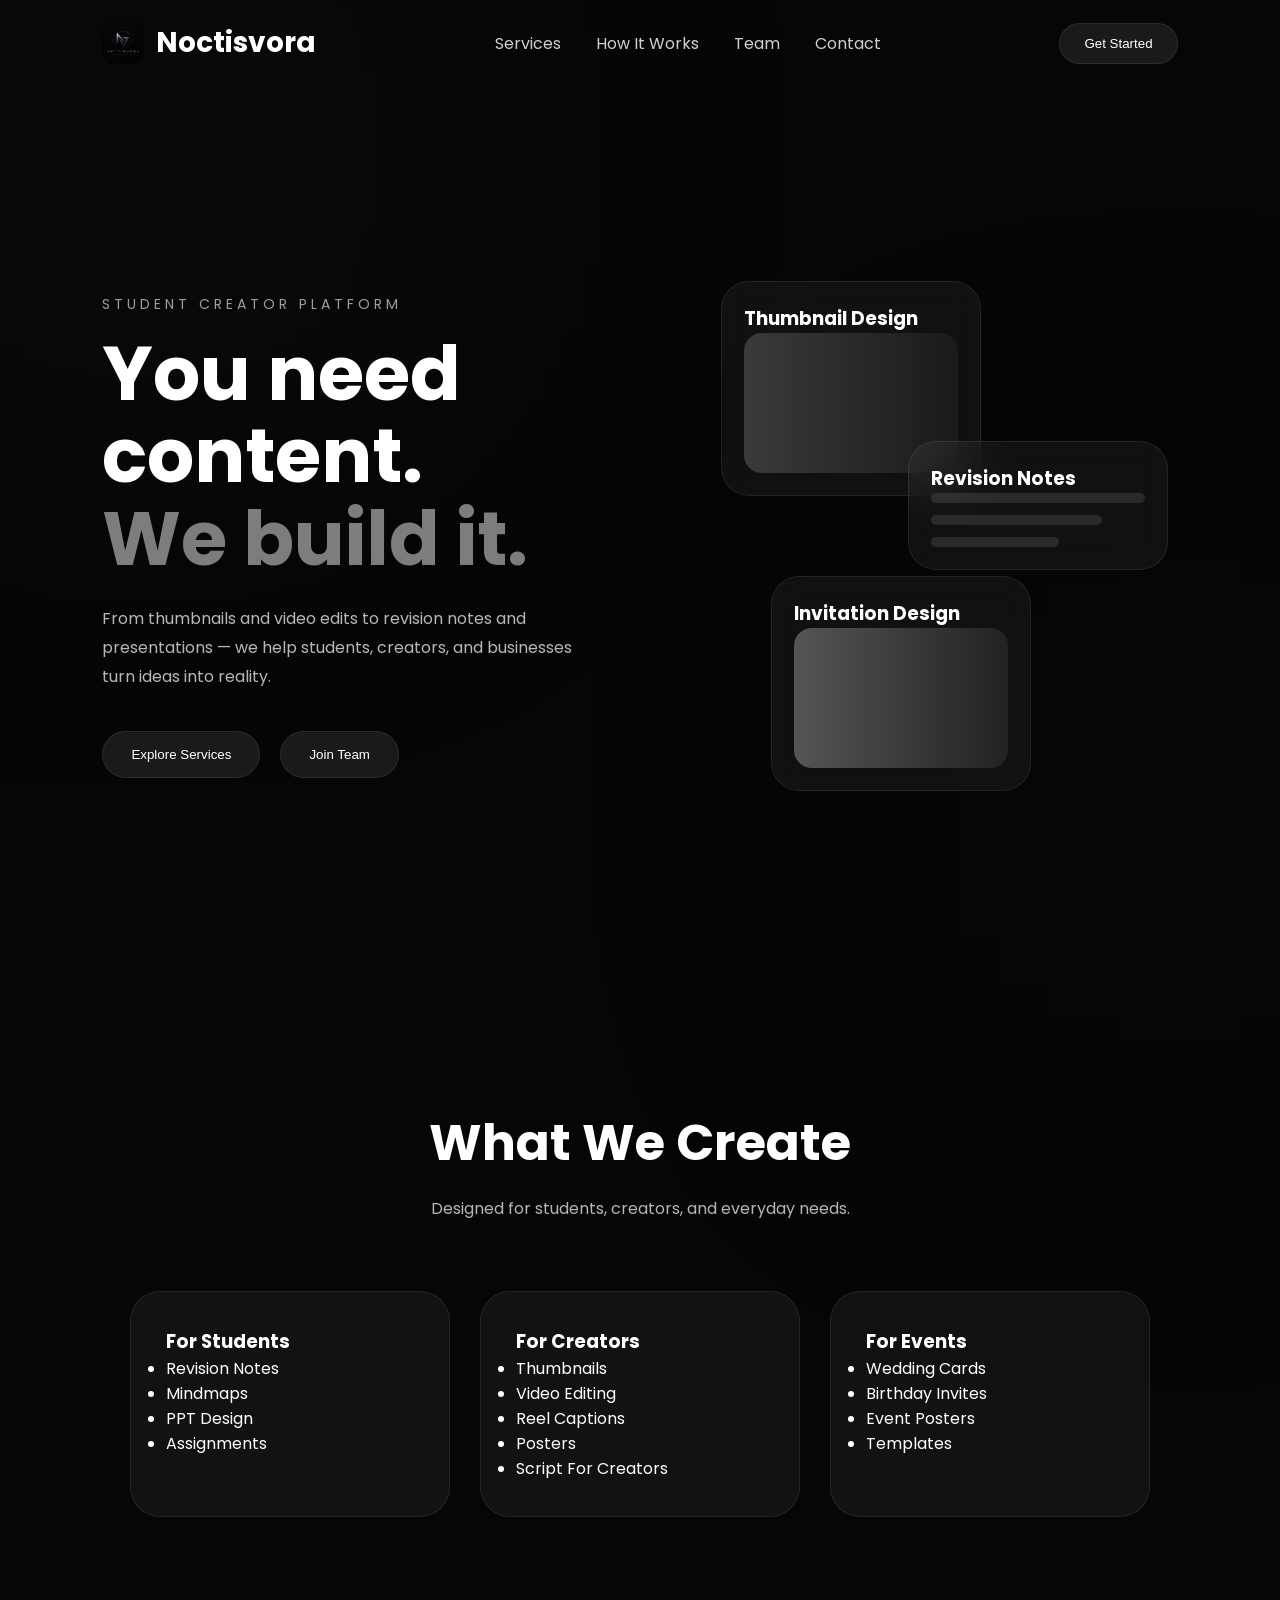
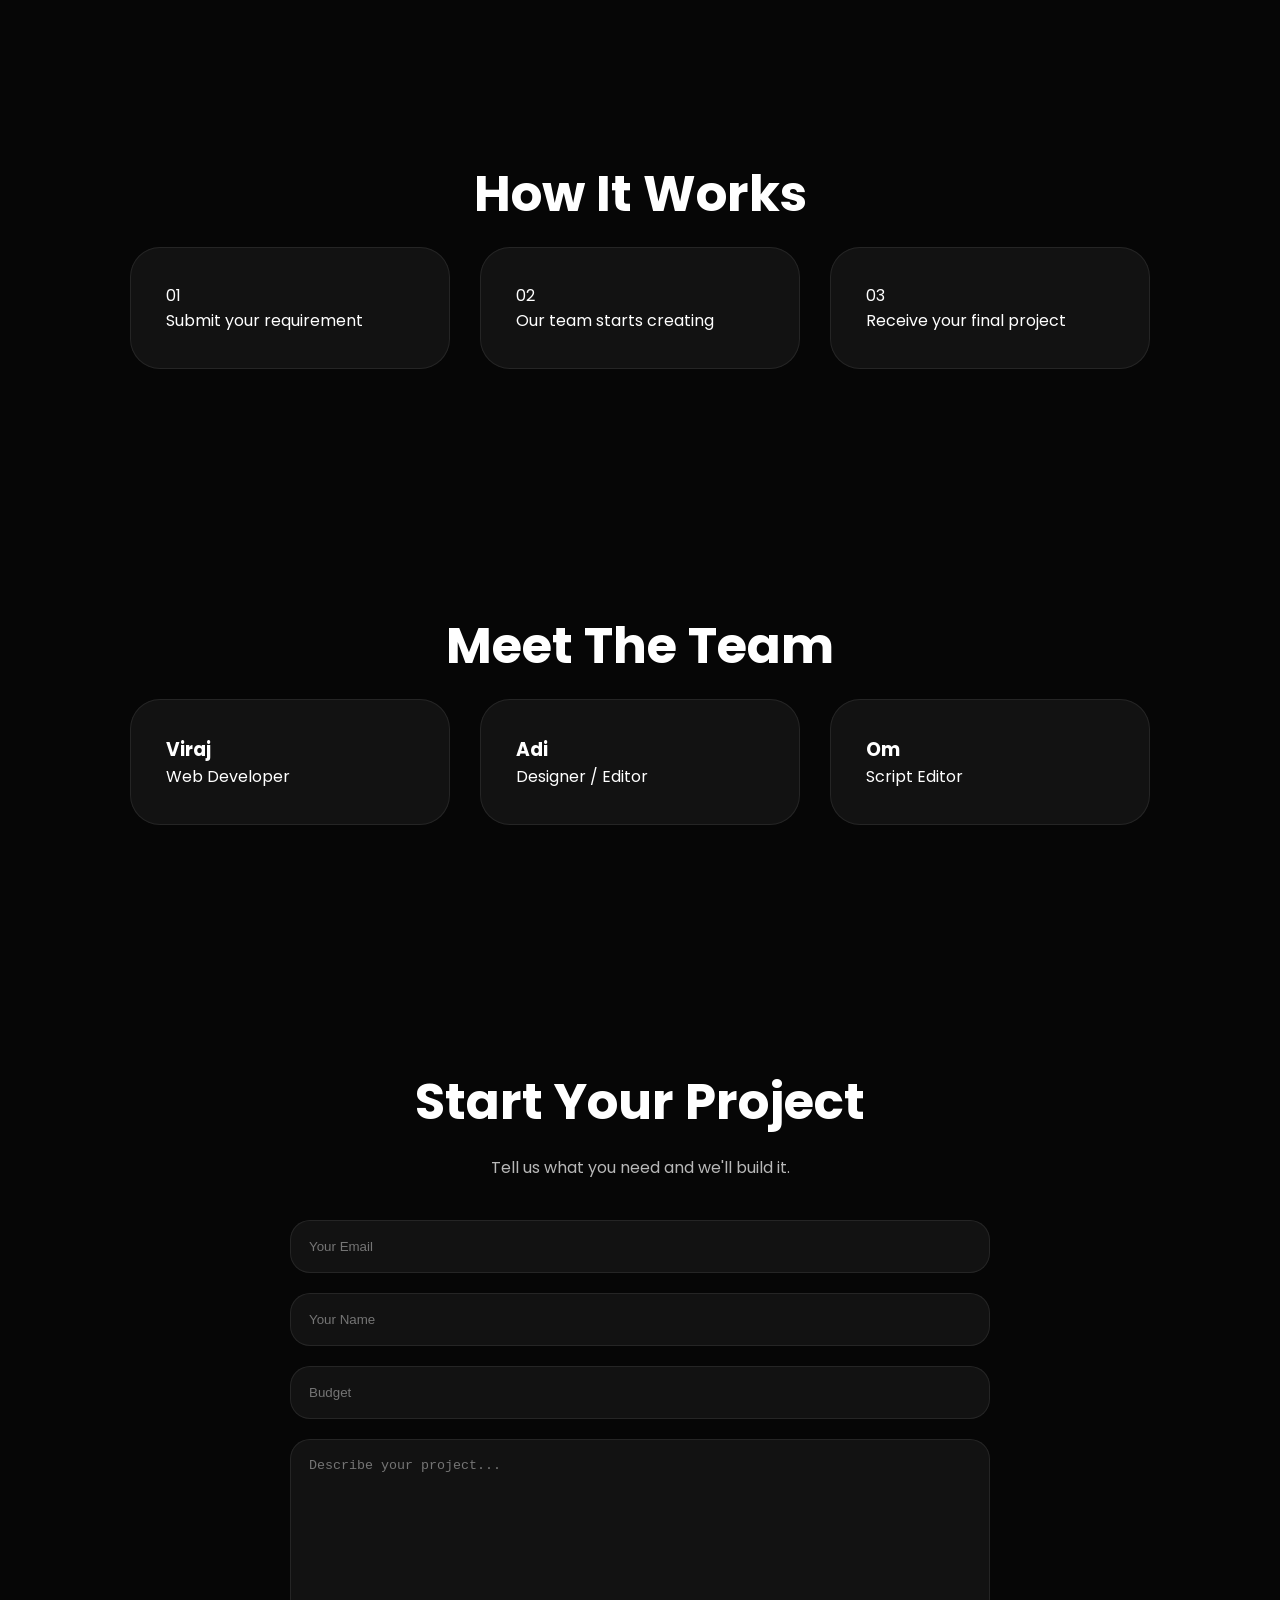
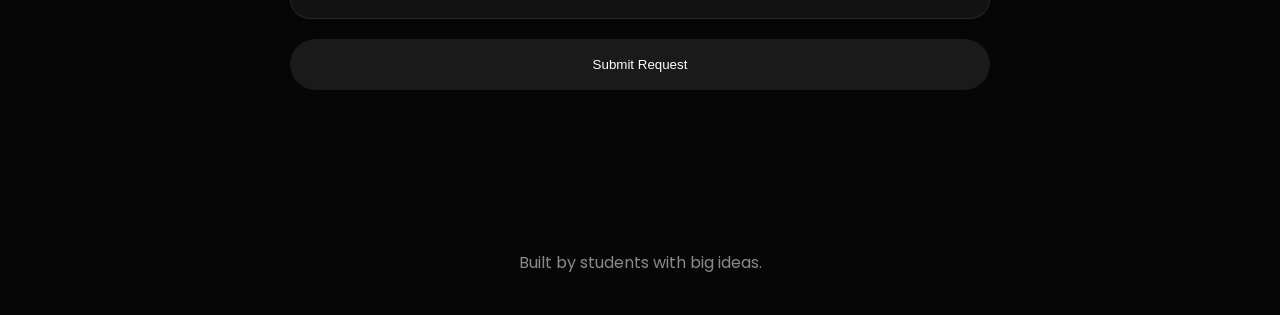
==== index.html @ 93254832 "Add files via upload" ====
<!DOCTYPE html>
<html lang="en">
<head>
    <meta charset="UTF-8" />
    <meta name="viewport" content="width=device-width, initial-scale=1.0" />
    <title>CNoctisvora</title>

    <link rel="stylesheet" href="style.css" />

    <link href="https://fonts.googleapis.com/css2?family=Poppins:wght@300;400;500;600;700;800&display=swap" rel="stylesheet">
</head>

<body>

    <!-- ================= NAVBAR ================= -->

    <header class="navbar">
<div class="logo">

    <img src="logo.png" alt="Logo">

    <span>Noctisvora</span>

</div>

       <nav>
    <ul class="nav-links">

        <li><a href="#services">Services</a></li>

        <li><a href="#works">How It Works</a></li>

        <li><a href="#team">Team</a></li>

        <li><a href="#contact">Contact</a></li>

    </ul>
</nav>

        <button class="nav-btn" id="getStartedBtn">
            Get Started
        </button>

    </header>


    <!-- ================= HERO ================= -->

    <section class="hero">

        <div class="hero-text hidden">

            <p class="small-heading">
                STUDENT CREATOR PLATFORM
            </p>

            <h1>
                You need content. <br>
                <span>We build it.</span>
            </h1>

            <p class="hero-description">
                From thumbnails and video edits to revision notes and presentations —
                we help students, creators, and businesses turn ideas into reality.
            </p>

            <div class="hero-buttons">

                <button class="primary-btn" id="exploreBtn">
                    Explore Services
                </button>

                <button class="secondary-btn" id="joinBtn">
                    Join Team
                </button>

            </div>

        </div>


        <!-- ================= HERO CARDS ================= -->

        <div class="hero-cards">

            <div class="card card1 hidden">
                <h3>Thumbnail Design</h3>
                <div class="dummy-box"></div>
            </div>

            <div class="card card2 hidden">
                <h3>Revision Notes</h3>

                <div class="lines">
                    <div></div>
                    <div></div>
                    <div></div>
                </div>
            </div>

            <div class="card card3 hidden">
                <h3>Invitation Design</h3>
                <div class="dummy-box second"></div>
            </div>

        </div>

    </section>


    <!-- ================= SERVICES ================= -->

    <section class="services" id="services">

        <h2 class="hidden">What We Create</h2>

        <p class="section-description hidden">
            Designed for students, creators, and everyday needs.
        </p>

        <div class="service-container">

            <div class="service-card hidden">

                <h3>For Students</h3>

                <ul>
                    <li>Revision Notes</li>
                    <li>Mindmaps</li>
                    <li>PPT Design</li>
                    <li>Assignments</li>
                </ul>

            </div>


            <div class="service-card hidden">

                <h3>For Creators</h3>

                <ul>
                    <li>Thumbnails</li>
                    <li>Video Editing</li>
                    <li>Reel Captions</li>
                    <li>Posters</li>
                    <li>Script For Creators</li>
                </ul>

            </div>


            <div class="service-card hidden">

                <h3>For Events</h3>

                <ul>
                    <li>Wedding Cards</li>
                    <li>Birthday Invites</li>
                    <li>Event Posters</li>
                    <li>Templates</li>
                </ul>

            </div>

        </div>

    </section>


    <!-- ================= HOW IT WORKS ================= -->

    <section class="works" id="works">

        <h2 class="hidden">How It Works</h2>

        <div class="work-container">

            <div class="work-card hidden">
                <span>01</span>
                <p>Submit your requirement</p>
            </div>

            <div class="work-card hidden">
                <span>02</span>
                <p>Our team starts creating</p>
            </div>

            <div class="work-card hidden">
                <span>03</span>
                <p>Receive your final project</p>
            </div>

        </div>

    </section>


    <!-- ================= TEAM ================= -->

    <section class="team" id="team">

        <h2 class="hidden">Meet The Team</h2>

        <div class="team-container">

            <div class="team-card hidden">
                <h3>Viraj</h3>
                <p>Web Developer</p>
            </div>

            <div class="team-card hidden">
                <h3>Adi</h3>
                <p>Designer / Editor</p>
            </div>

            <div class="team-card hidden">
                <h3>Om</h3>
                <p>Script Editor</p>
            </div>

        </div>

    </section>


    <!-- ================= CONTACT ================= -->

    <section class="contact" id="contact">

        <h2 class="hidden">Start Your Project</h2>

        <p class="hidden">
            Tell us what you need and we'll build it.
        </p>

        <form class="hidden">
            <input type="email" id="email" placeholder="Your Email" required>

           <input type="text" id="name" placeholder="Your Name" required>

          <input type="text" id="budget" placeholder="Budget">


          <textarea id="project" placeholder="Describe your project..." required></textarea>

            <button type="submit">
                Submit Request
            </button>

        </form>

    </section>


    <!-- ================= FOOTER ================= -->

    <footer class="hidden">

        <p>
            Built by students with big ideas.
        </p>

    </footer>


    <script src="script.js"></script>

</body>
</html>
---- style.css ----
*{
    margin:0;
    padding:0;
    box-sizing:border-box;
}

html{
    scroll-behavior:smooth;
}

body{
    font-family:'Poppins',sans-serif;
    background:#060606;
    color:white;
    overflow-x:hidden;
}


/* ================= BACKGROUND ================= */

body::before{
    content:"";
    position:fixed;
    width:500px;
    height:500px;
    background:#2a2a2a;
    filter:blur(180px);
    top:-100px;
    left:-100px;
    opacity:0.18;
    z-index:-1;
}

body::after{
    content:"";
    position:fixed;
    width:400px;
    height:400px;
    background:#111111;
    filter:blur(180px);
    bottom:-100px;
    right:-100px;
    opacity:0.2;
    z-index:-1;
}


/* ================= NAVBAR ================= */

.navbar{
    width:100%;
    padding:22px 8%;
    display:flex;
    justify-content:space-between;
    align-items:center;
}

.logo{
    display:flex;
    align-items:center;
    gap:12px;
    font-size:28px;
    font-weight:700;
    color:white;
}

.logo img{
    width:42px;
    height:42px;
    object-fit:cover;
    border-radius:10px;
}


/* NAV LINKS */

.nav-links{
    display:flex;
    gap:35px;
    list-style:none;
}

.nav-links li{
    list-style:none;
}

.nav-links a{
    text-decoration:none;
    color:#d0d0d0;
    transition:0.3s;
}

.nav-links a:hover{
    color:white;
}


/* BUTTON */

.nav-btn{
    padding:12px 24px;
    border:none;
    border-radius:50px;
    background:#1a1a1a;
    color:white;
    border:1px solid rgba(255,255,255,0.08);
    cursor:pointer;
    transition:0.3s;
}

.nav-btn:hover{
    background:#2a2a2a;
    transform:translateY(-2px);
}


/* ================= HERO ================= */

.hero{
    min-height:100vh;
    padding:80px 8%;
    display:flex;
    justify-content:space-between;
    align-items:center;
    gap:60px;
}

.hero-text{
    width:55%;
}

.small-heading{
    color:#9e9e9e;
    letter-spacing:4px;
    margin-bottom:18px;
    font-size:14px;
}

.hero h1{
    font-size:75px;
    line-height:1.1;
    margin-bottom:25px;
}

.hero h1 span{
    color:#7d7d7d;
}

.hero-description{
    color:#b8b8b8;
    line-height:1.8;
    width:90%;
    margin-bottom:40px;
}

.hero-buttons{
    display:flex;
    gap:20px;
}


/* BUTTONS */

.primary-btn,
.secondary-btn{
    padding:15px 28px;
    border-radius:50px;
    border:none;
    background:#1a1a1a;
    color:white;
    cursor:pointer;
    transition:0.3s;
    border:1px solid rgba(255,255,255,0.08);
}

.primary-btn:hover,
.secondary-btn:hover{
    transform:translateY(-4px);
    background:#2a2a2a;
}


/* ================= HERO CARDS ================= */

.hero-cards{
    width:45%;
    position:relative;
    height:550px;
}

.card{
    position:absolute;
    width:260px;
    padding:22px;
    border-radius:28px;
    background:rgba(255,255,255,0.05);
    border:1px solid rgba(255,255,255,0.08);
    backdrop-filter:blur(18px);
    transition:0.4s;
}

.card:hover{
    transform:translateY(-10px);
}

.card1{ top:20px; left:0; }
.card2{ top:180px; right:10px; }
.card3{ bottom:20px; left:50px; }

.dummy-box{
    width:100%;
    height:140px;
    border-radius:18px;
    background:linear-gradient(to right,#3a3a3a,#1a1a1a);
}

.second{
    background:linear-gradient(to right,#555,#222);
}


/* IMPORTANT FIX FOR REVISION NOTES */

.lines{
    width:100%;
    display:flex;
    flex-direction:column;
    gap:12px;
}

.lines div{
    height:10px;
    border-radius:20px;
    background:rgba(255,255,255,0.1);
}

.lines div:nth-child(2){
    width:80%;
}

.lines div:nth-child(3){
    width:60%;
}


/* ================= SECTIONS ================= */

section{
    padding:120px 8%;
}

section h2{
    font-size:50px;
    text-align:center;
    margin-bottom:15px;
}

.section-description{
    text-align:center;
    color:#b6b6b6;
    margin-bottom:70px;
}


/* ================= CARDS ================= */

.service-container,
.work-container,
.team-container{
    display:flex;
    justify-content:center;
    gap:30px;
    flex-wrap:wrap;
}

.service-card,
.work-card,
.team-card{
    width:320px;
    padding:35px;
    border-radius:30px;
    background:rgba(255,255,255,0.05);
    border:1px solid rgba(255,255,255,0.08);
    transition:0.3s;
}

.service-card:hover,
.work-card:hover,
.team-card:hover{
    transform:translateY(-10px);
}


/* ================= CONTACT ================= */

.contact{
    text-align:center;
}

.contact p{
    color:#b8b8b8;
    margin-bottom:40px;
}

form{
    max-width:700px;
    margin:auto;
    display:flex;
    flex-direction:column;
    gap:20px;
}

input,
textarea{
    padding:18px;
    border-radius:20px;
    border:1px solid rgba(255,255,255,0.08);
    background:rgba(255,255,255,0.05);
    color:white;
    outline:none;
}

textarea{
    height:180px;
    resize:none;
}


/* BUTTON */

form button{
    padding:18px;
    border:none;
    border-radius:50px;
    background:#1a1a1a;
    color:white;
    cursor:pointer;
    transition:0.3s;
}

form button:hover{
    background:#2a2a2a;
    transform:translateY(-3px);
}


/* ================= FOOTER ================= */

footer{
    padding:40px;
    text-align:center;
    color:#8a8a8a;
}


/* ================= RESPONSIVE ================= */

@media(max-width:1100px){
    .hero{
        flex-direction:column;
    }

    .hero-text,
    .hero-cards{
        width:100%;
    }

    .hero h1{
        font-size:58px;
    }

    .hero-cards{
        height:700px;
    }
}

@media(max-width:768px){

    .navbar{
        flex-direction:column;
        gap:20px;
    }

    .nav-links{
        gap:18px;
        flex-wrap:wrap;
        justify-content:center;
    }

    .hero h1{
        font-size:45px;
    }

    .hero-buttons{
        flex-direction:column;
    }

    .card{
        width:220px;
    }

    section h2{
        font-size:38px;
    }
}
.hidden{
    opacity:0;
    transform:translateY(50px);
    transition:all 0.8s ease;
}

.show{
    opacity:1;
    transform:translateY(0);
}
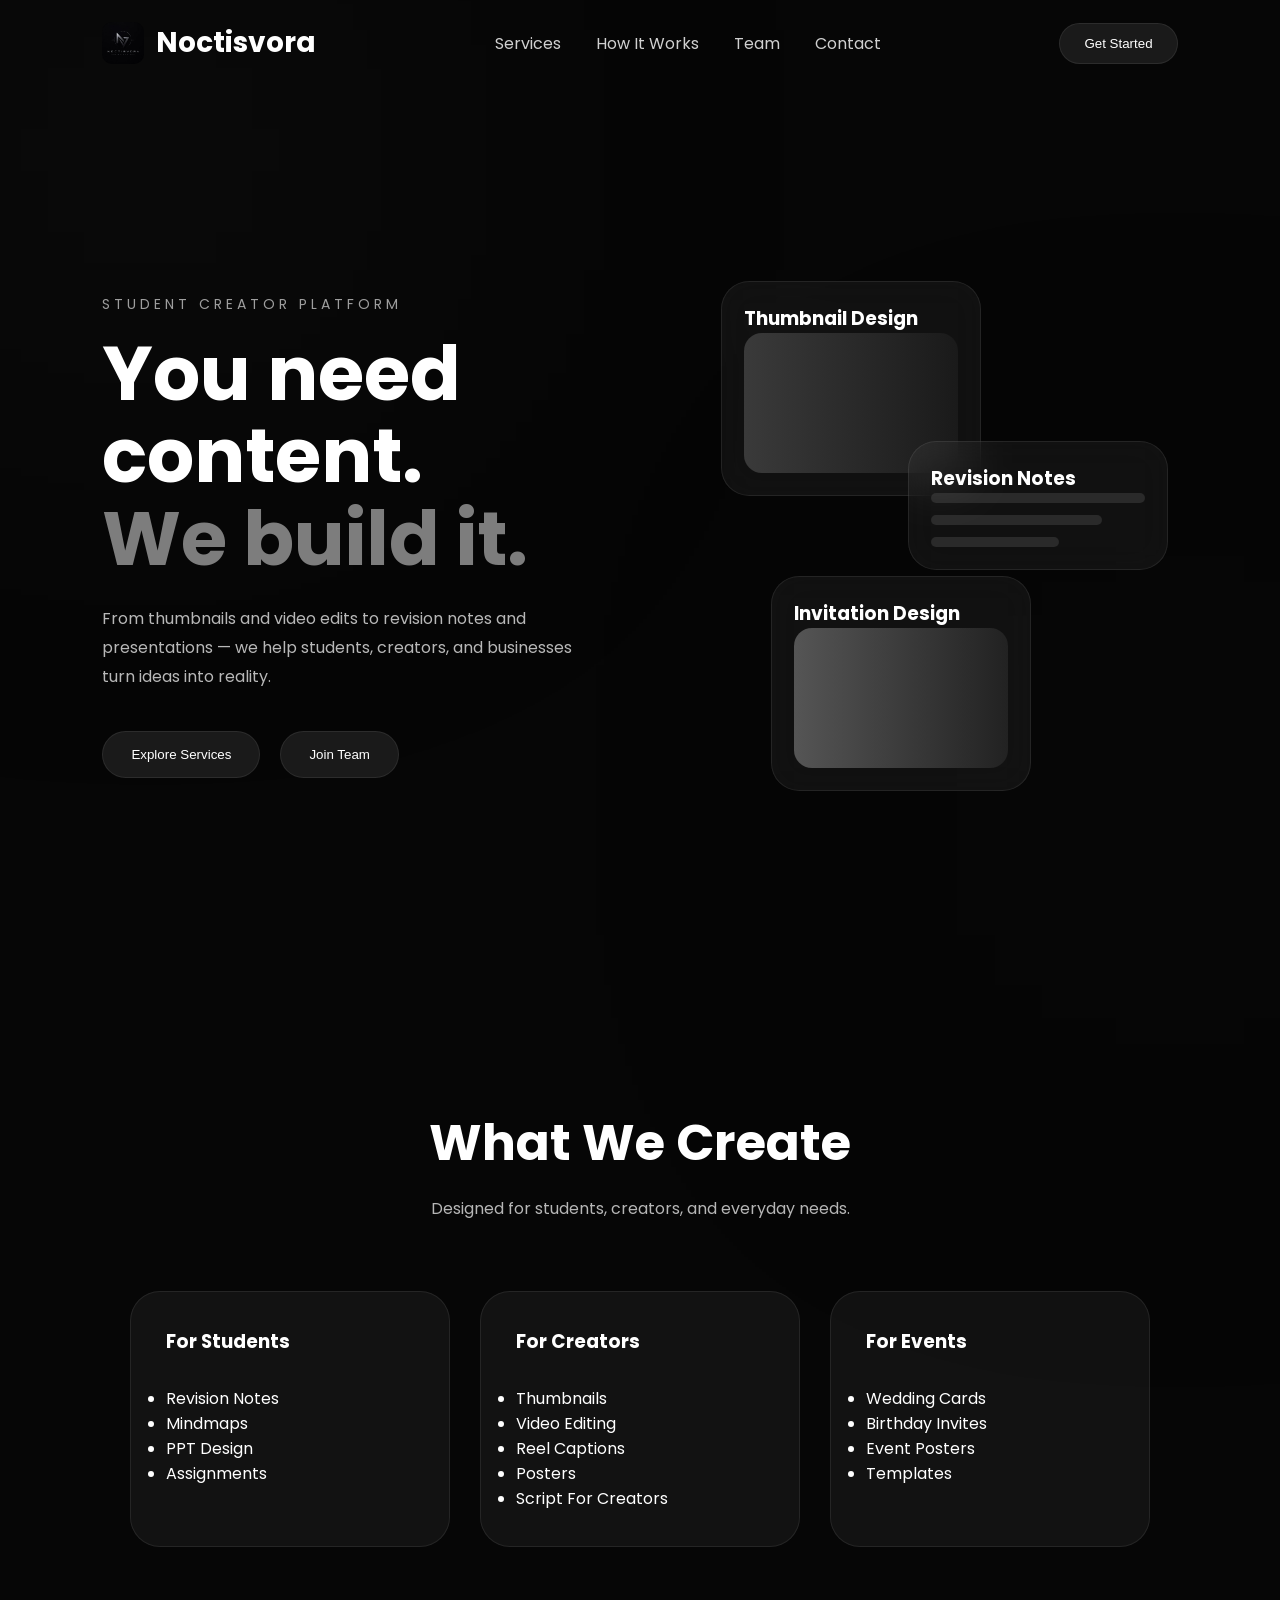
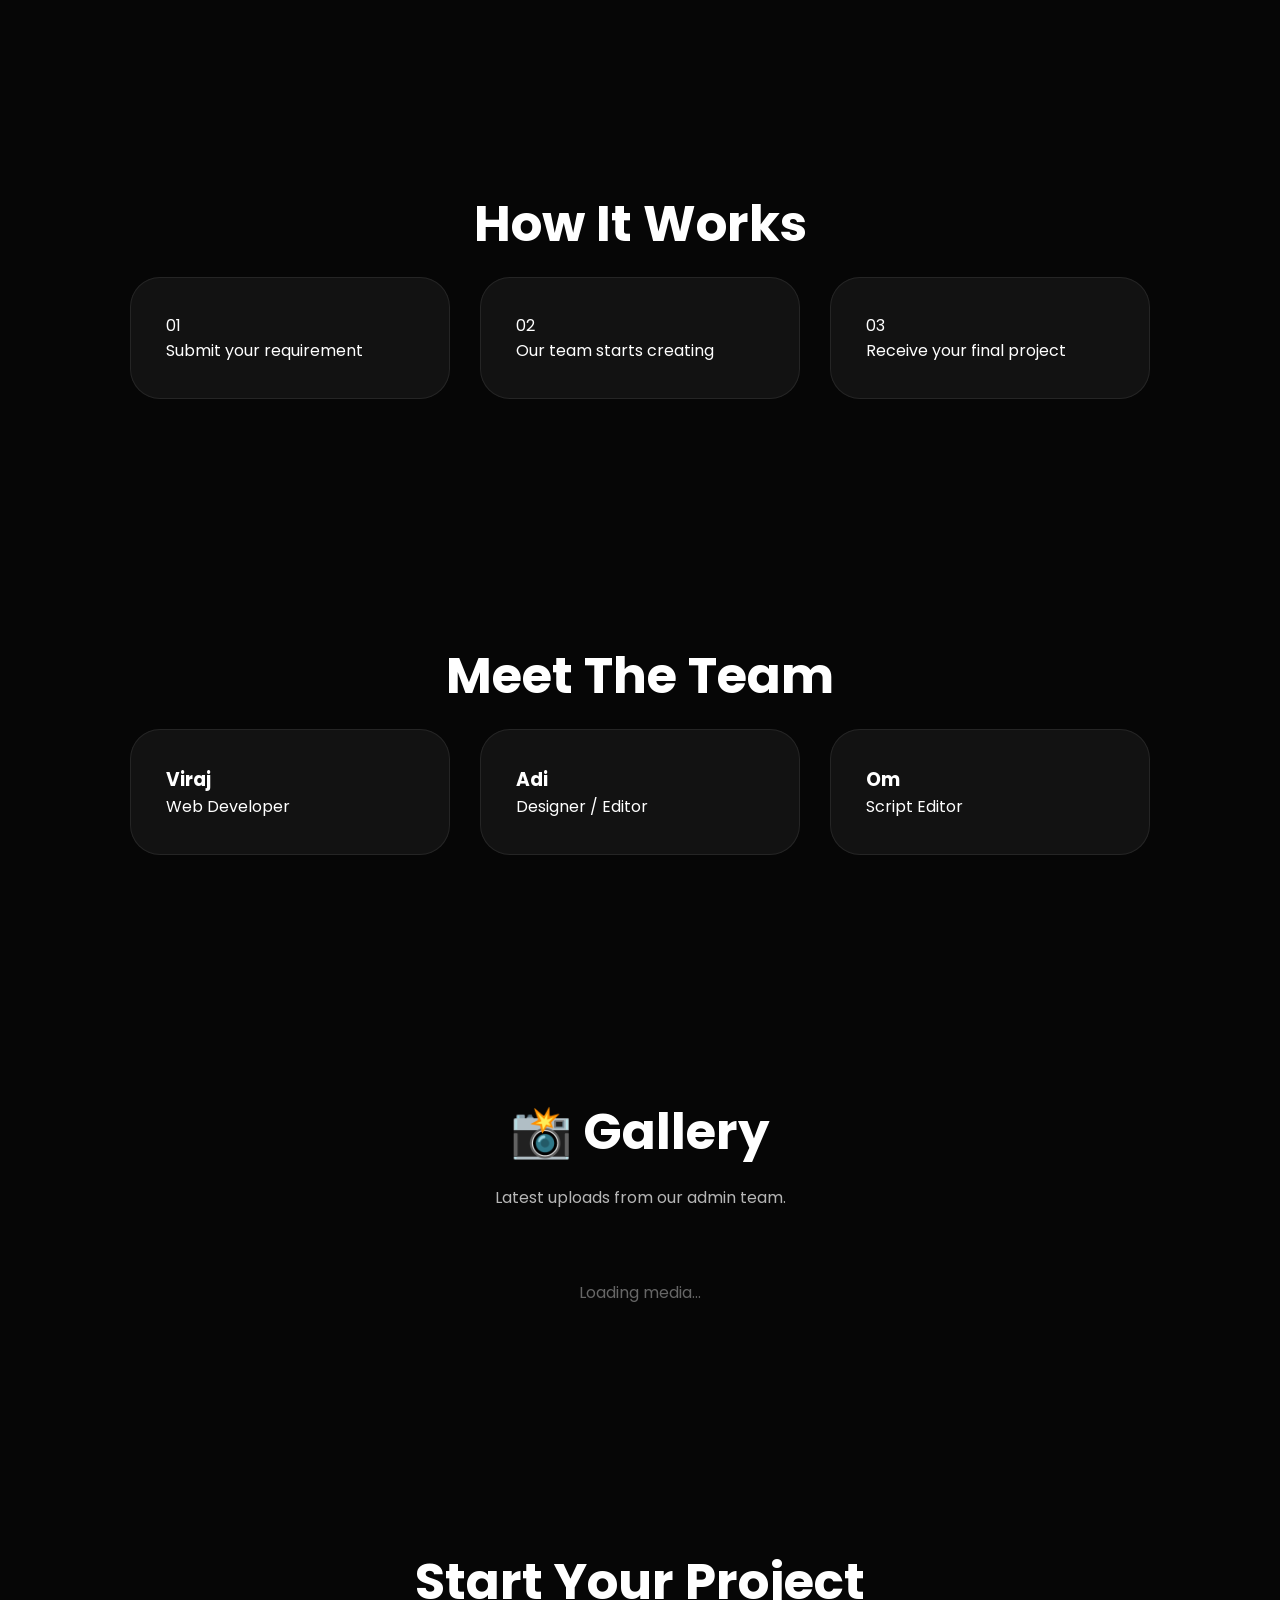
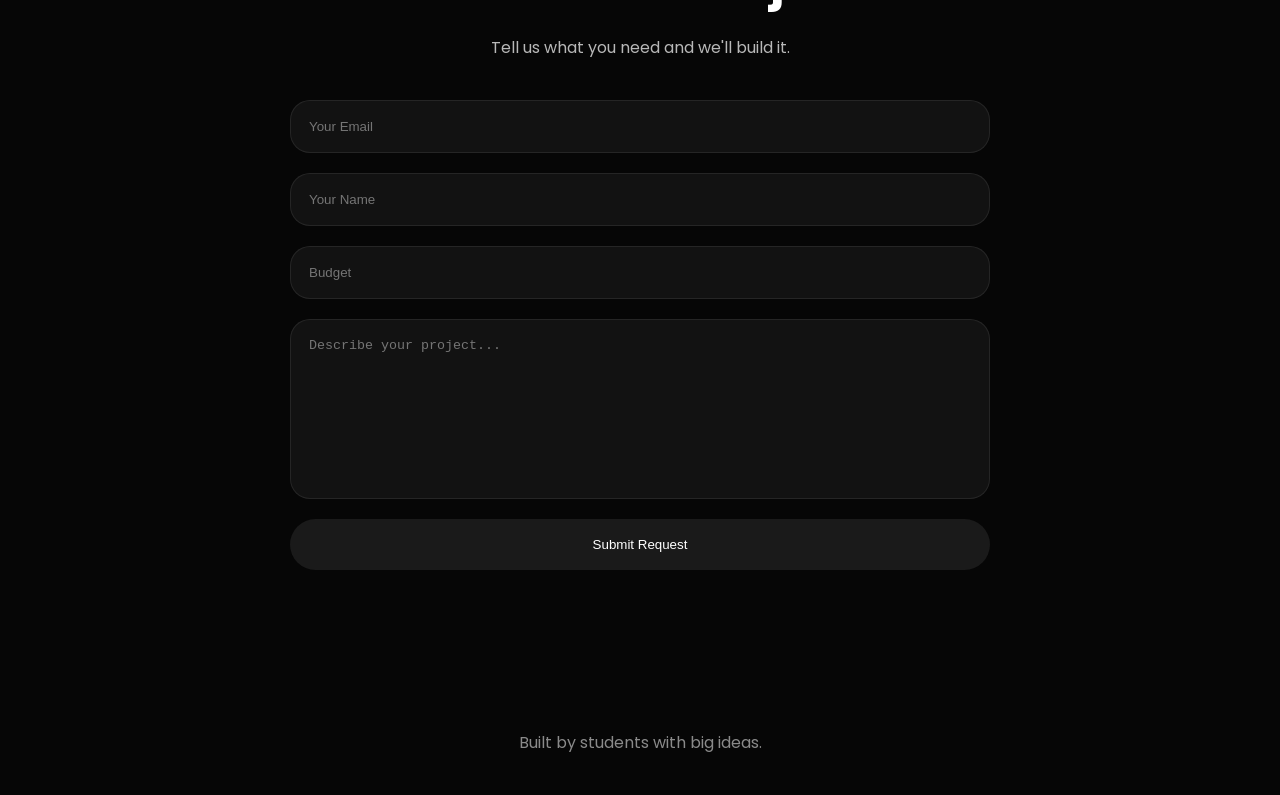
==== commit 486a7792: "index.html" ====
--- a/index.html
+++ b/index.html
@@ -3,7 +3,7 @@
 <head>
     <meta charset="UTF-8" />
     <meta name="viewport" content="width=device-width, initial-scale=1.0" />
-    <title>CNoctisvora</title>
+    <title>zNoctisvora</title>
 
     <link rel="stylesheet" href="style.css" />
 
@@ -85,11 +85,13 @@
 
             <div class="card card1 hidden">
                 <h3>Thumbnail Design</h3>
+                <div id="thumbnailCardMedia" class="card-media-display"></div>
                 <div class="dummy-box"></div>
             </div>
 
             <div class="card card2 hidden">
                 <h3>Revision Notes</h3>
+                <div id="revisionCardMedia" class="card-media-display"></div>
 
                 <div class="lines">
                     <div></div>
@@ -100,6 +102,7 @@
 
             <div class="card card3 hidden">
                 <h3>Invitation Design</h3>
+                <div id="invitationCardMedia" class="card-media-display"></div>
                 <div class="dummy-box second"></div>
             </div>
 
@@ -123,6 +126,8 @@
             <div class="service-card hidden">
 
                 <h3>For Students</h3>
+
+                <div id="studentsCardMedia" style="margin:15px 0; border-radius:8px; overflow:hidden;"></div>
 
                 <ul>
                     <li>Revision Notes</li>
@@ -137,6 +142,8 @@
             <div class="service-card hidden">
 
                 <h3>For Creators</h3>
+
+                <div id="creatorsCardMedia" style="margin:15px 0; border-radius:8px; overflow:hidden;"></div>
 
                 <ul>
                     <li>Thumbnails</li>
@@ -153,6 +160,8 @@
 
                 <h3>For Events</h3>
 
+                <div id="eventsCardMedia" style="margin:15px 0; border-radius:8px; overflow:hidden;"></div>
+
                 <ul>
                     <li>Wedding Cards</li>
                     <li>Birthday Invites</li>
@@ -223,6 +232,23 @@
     </section>
 
 
+    <!-- ================= MEDIA GALLERY ================= -->
+
+    <section class="media-showcase" id="media">
+
+        <h2 class="hidden">📸 Gallery</h2>
+
+        <p class="section-description hidden">
+            Latest uploads from our admin team.
+        </p>
+
+        <div id="mediaGallery" style="display:grid; grid-template-columns:repeat(auto-fit, minmax(300px, 1fr)); gap:20px; margin-top:30px;">
+            <p style="grid-column:1/-1; text-align:center; color:#666;">Loading media...</p>
+        </div>
+
+    </section>
+
+
     <!-- ================= CONTACT ================= -->
 
     <section class="contact" id="contact">
@@ -266,4 +292,4 @@
     <script src="script.js"></script>
 
 </body>
-</html>+</html>
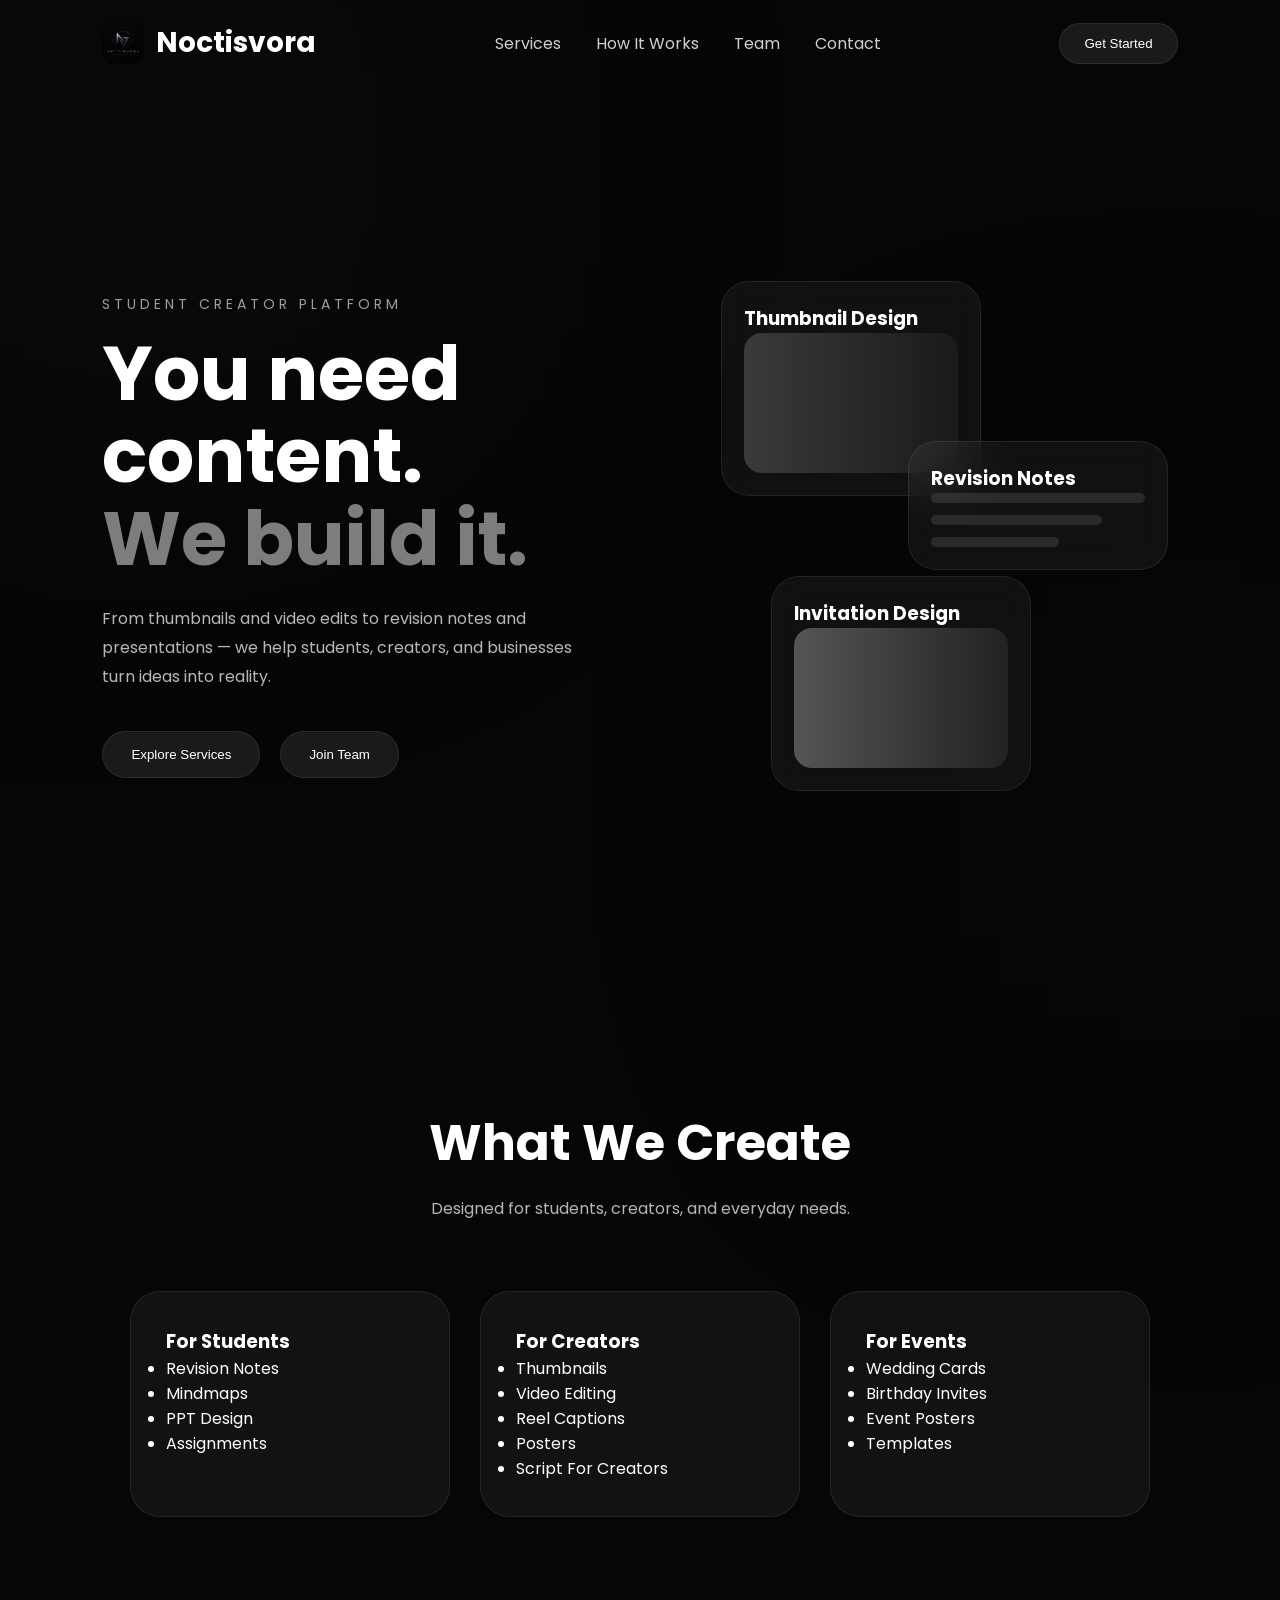
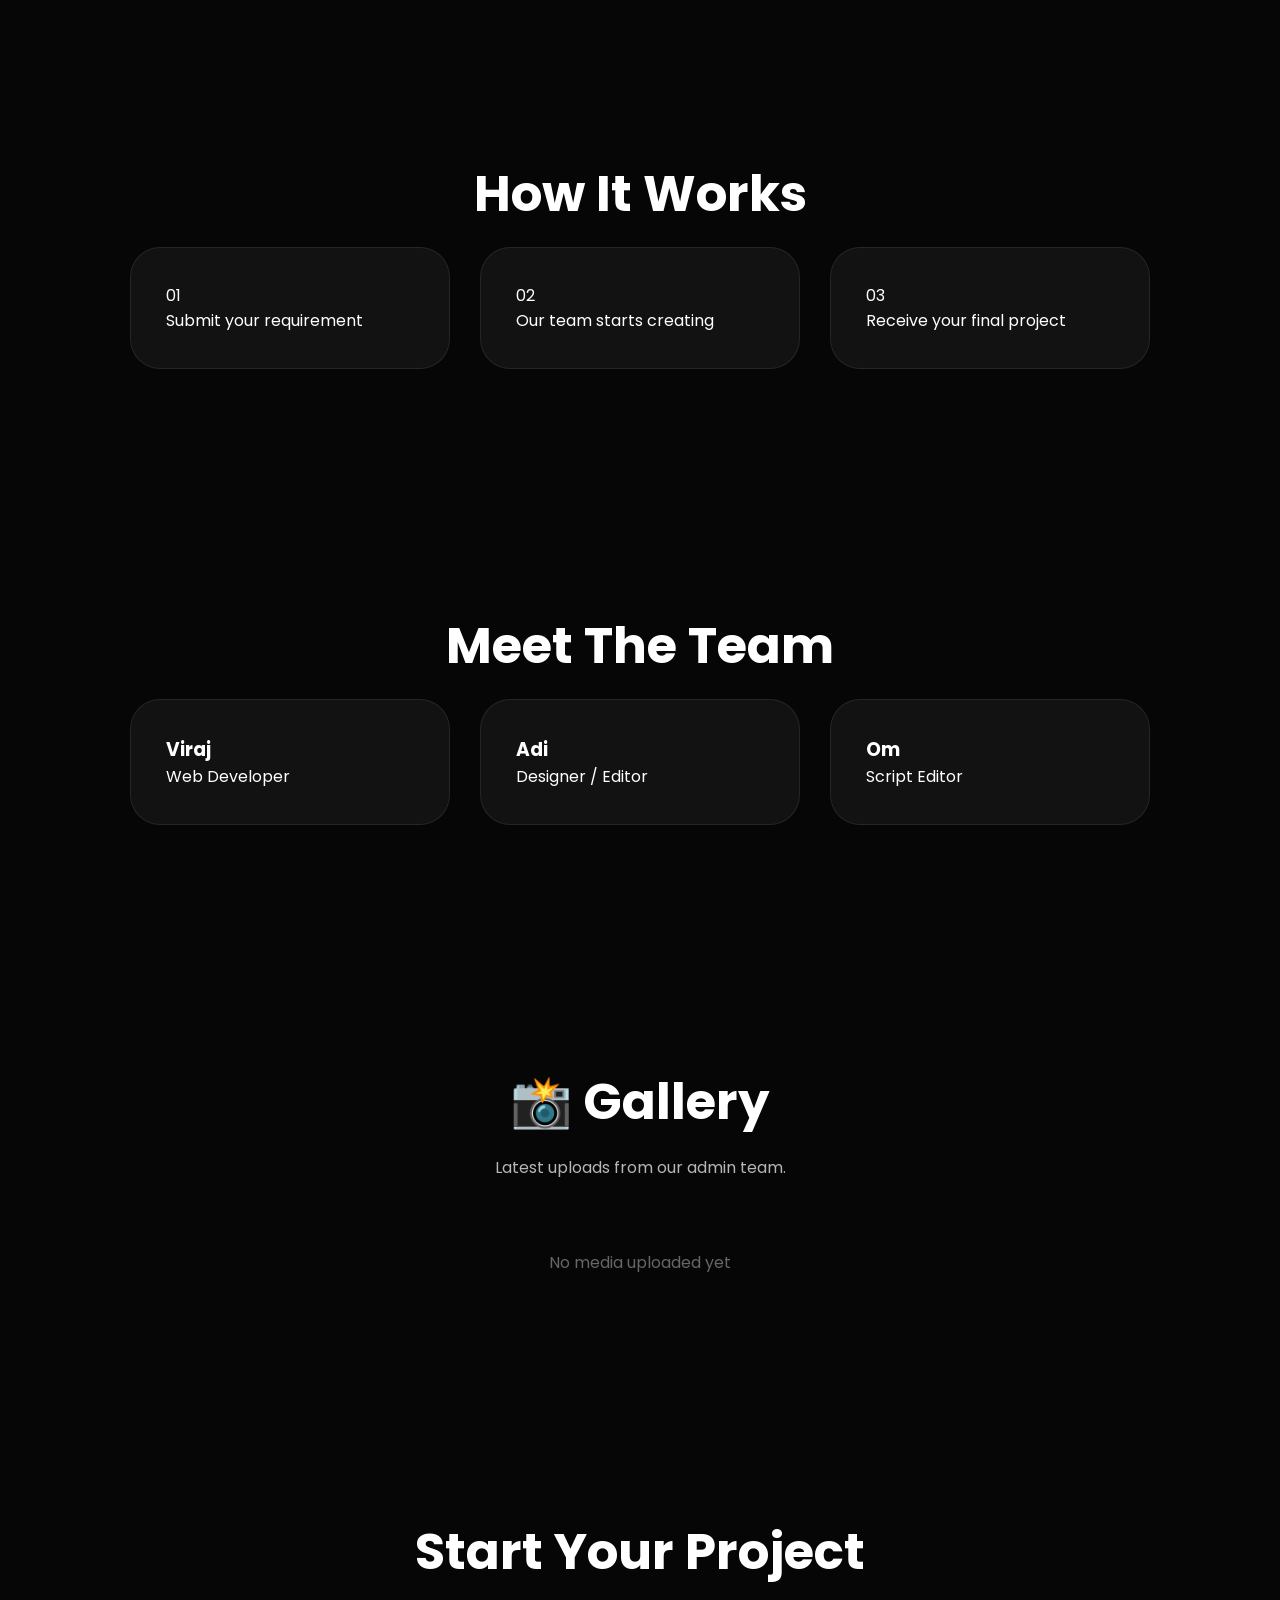
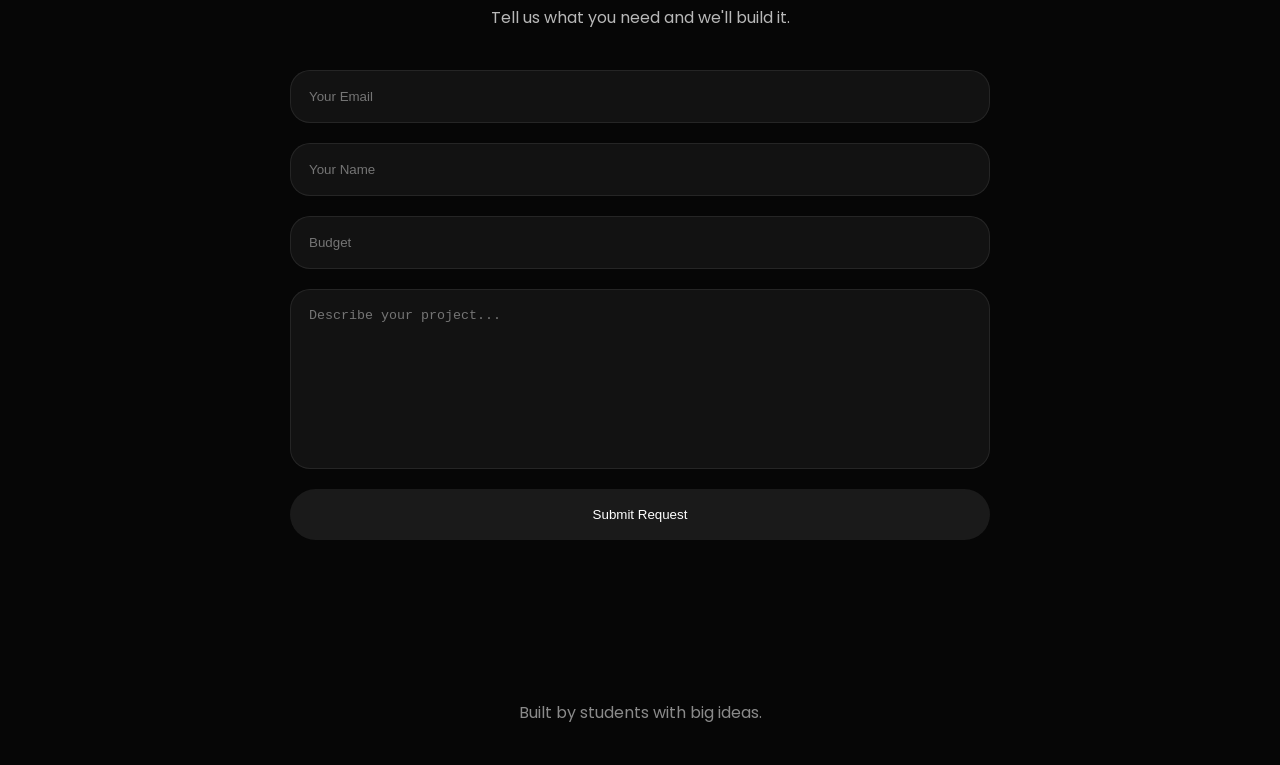
==== commit 62487b27: "index.html" ====
--- a/index.html
+++ b/index.html
@@ -3,7 +3,7 @@
 <head>
     <meta charset="UTF-8" />
     <meta name="viewport" content="width=device-width, initial-scale=1.0" />
-    <title>zNoctisvora</title>
+    <title>Noctisvora</title>
 
     <link rel="stylesheet" href="style.css" />
 
--- a/style.css
+++ b/style.css
@@ -353,6 +353,25 @@
 }
 
 
+/* ================= CARD MEDIA DISPLAY ================= */
+
+.card-media-display {
+    width: 100%;
+    display: flex;
+    flex-direction: column;
+    gap: 10px;
+}
+
+.card-media-display img,
+.card-media-display video {
+    width: 100%;
+    height: auto;
+    object-fit: contain;
+    border-radius: 8px;
+    background: #1a1a24;
+    padding: 8px;
+}
+
 /* ================= RESPONSIVE ================= */
 
 @media(max-width:1100px){
@@ -412,4 +431,4 @@
 .show{
     opacity:1;
     transform:translateY(0);
-}+}
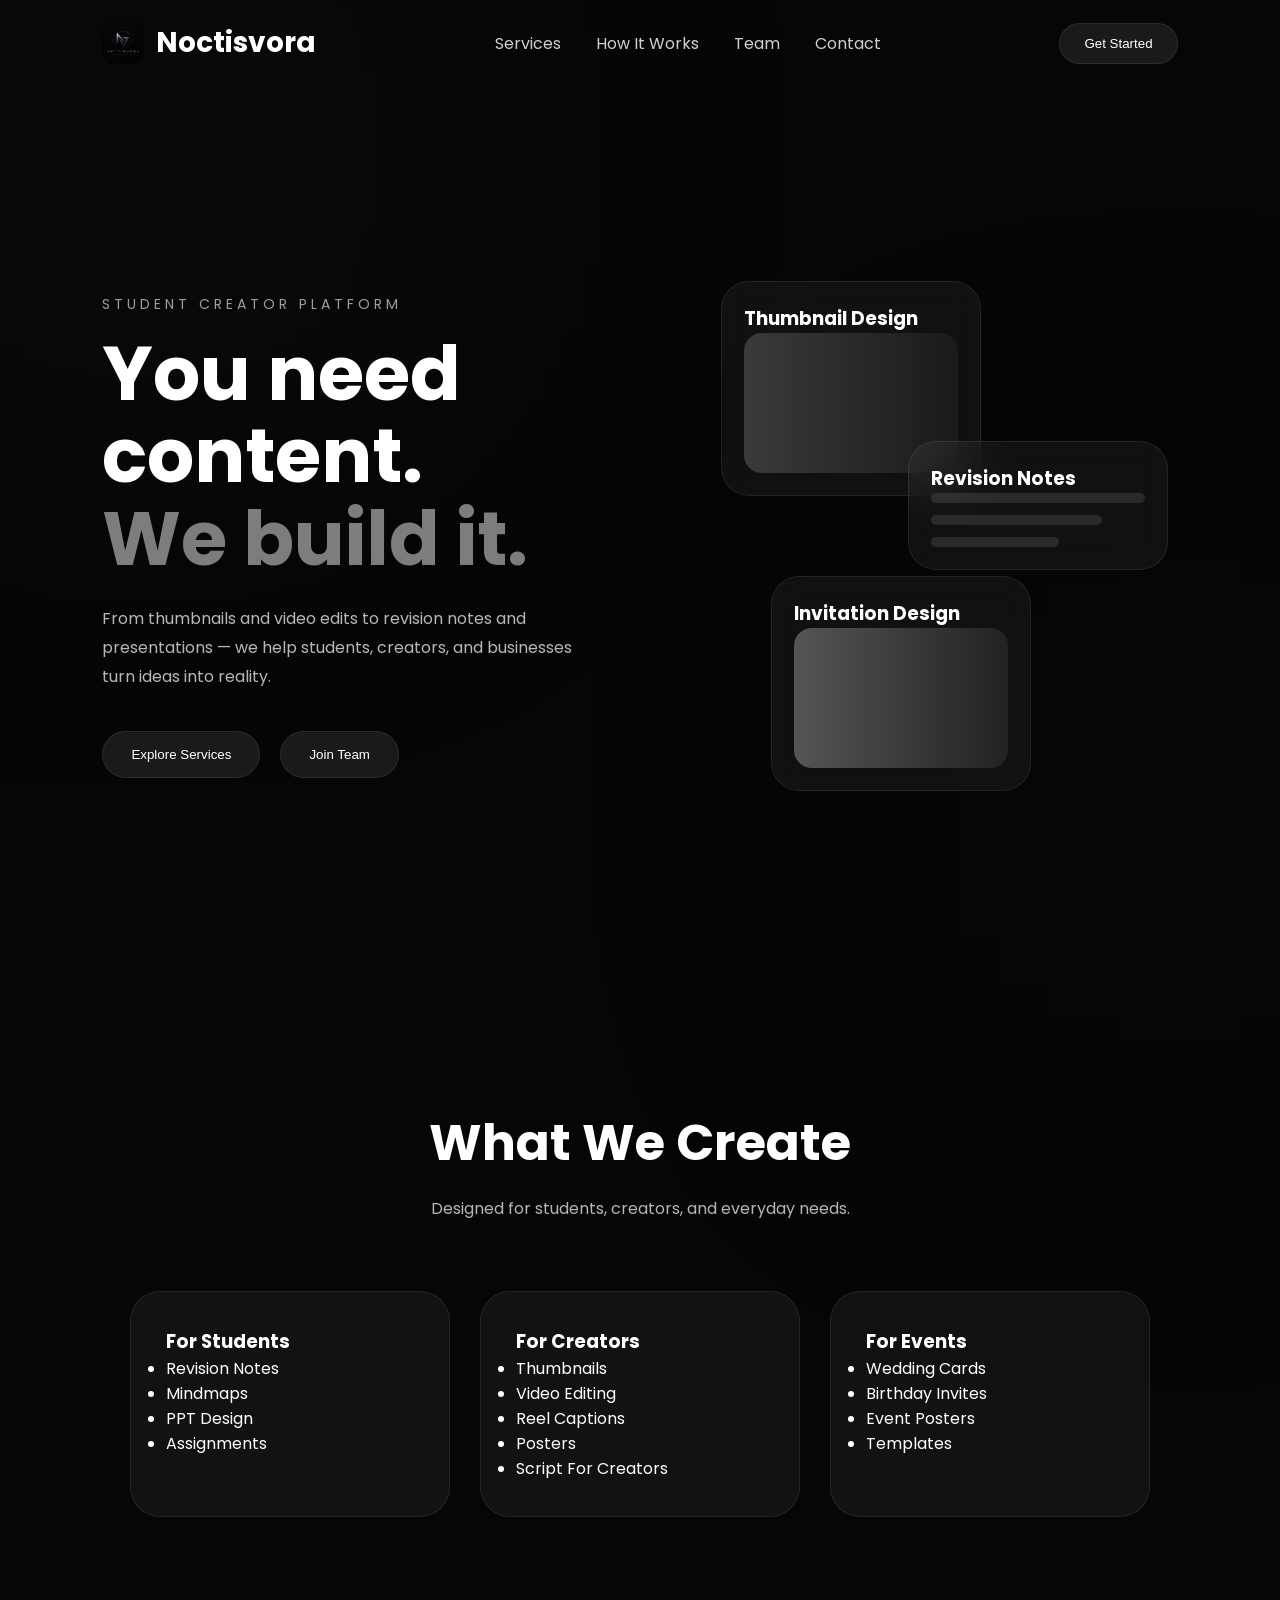
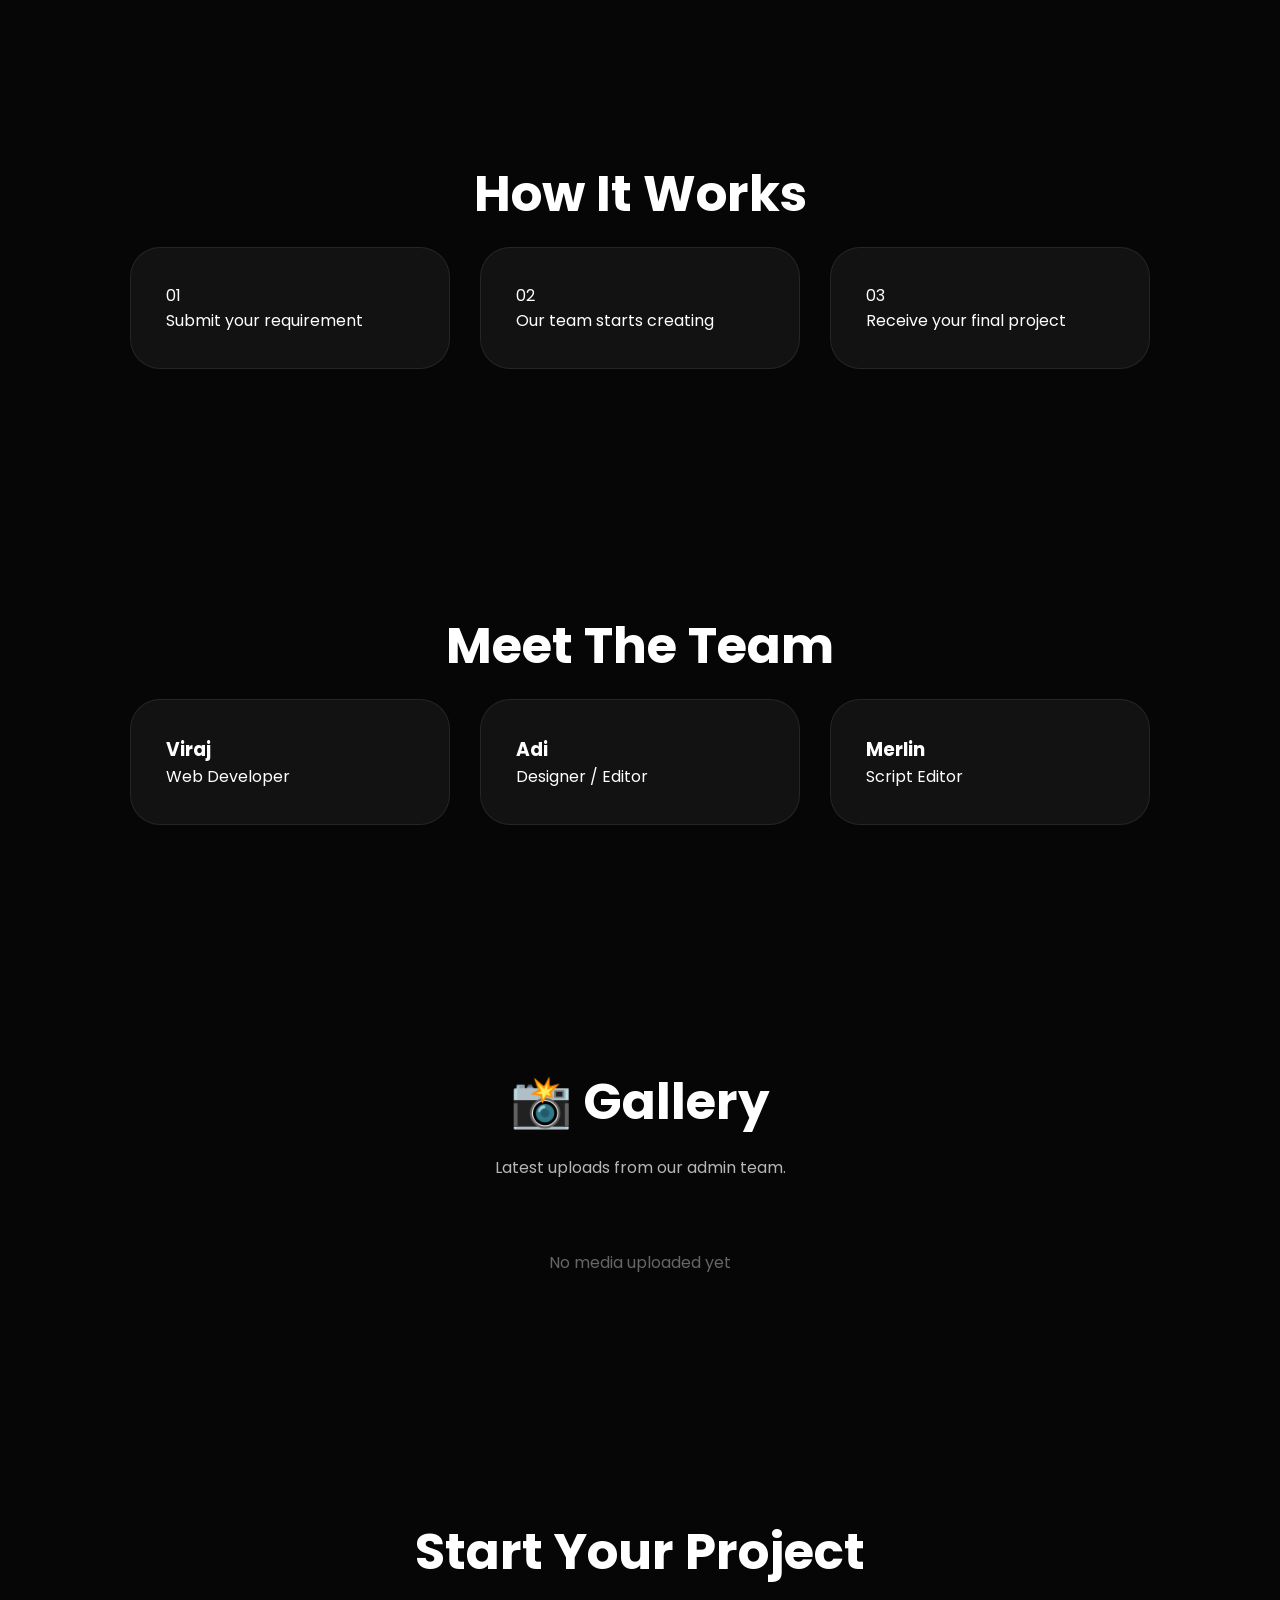
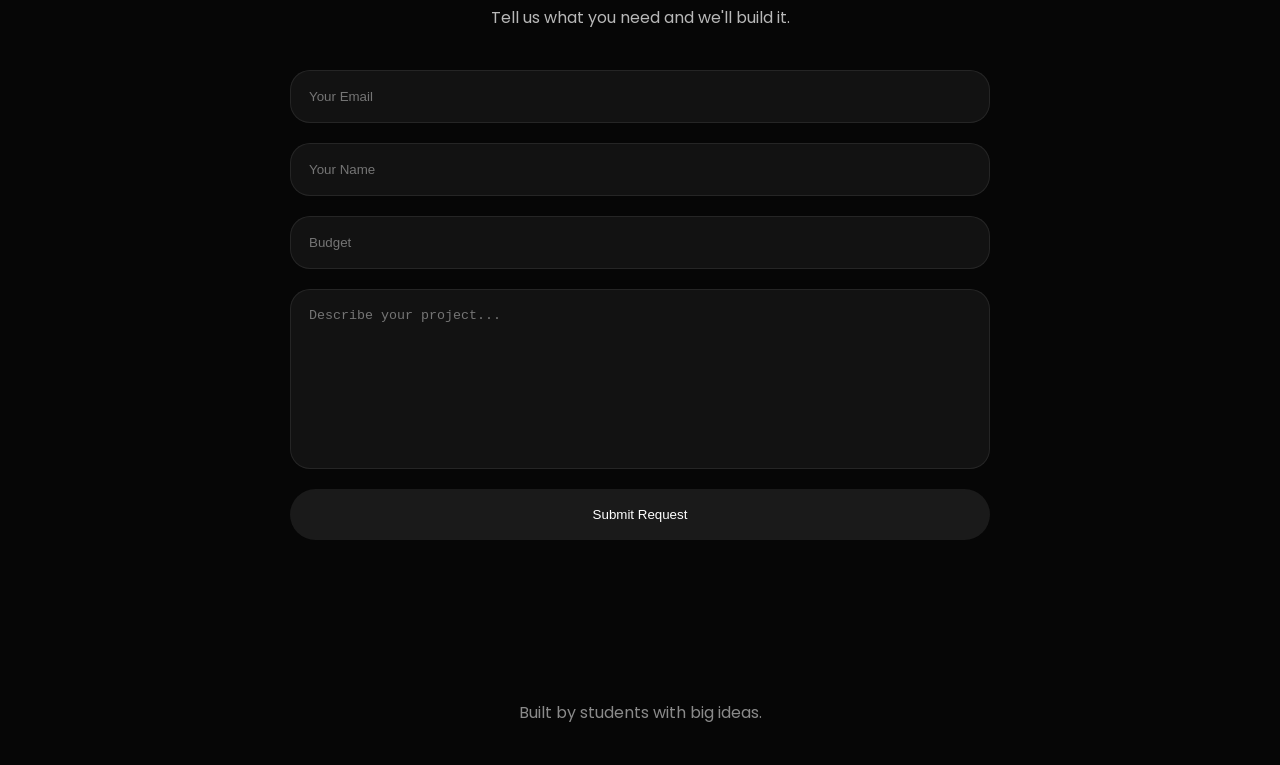
==== commit 647bc81c: "index.html" ====
--- a/index.html
+++ b/index.html
@@ -223,7 +223,7 @@
             </div>
 
             <div class="team-card hidden">
-                <h3>Om</h3>
+                <h3>Merlin</h3>
                 <p>Script Editor</p>
             </div>
 
